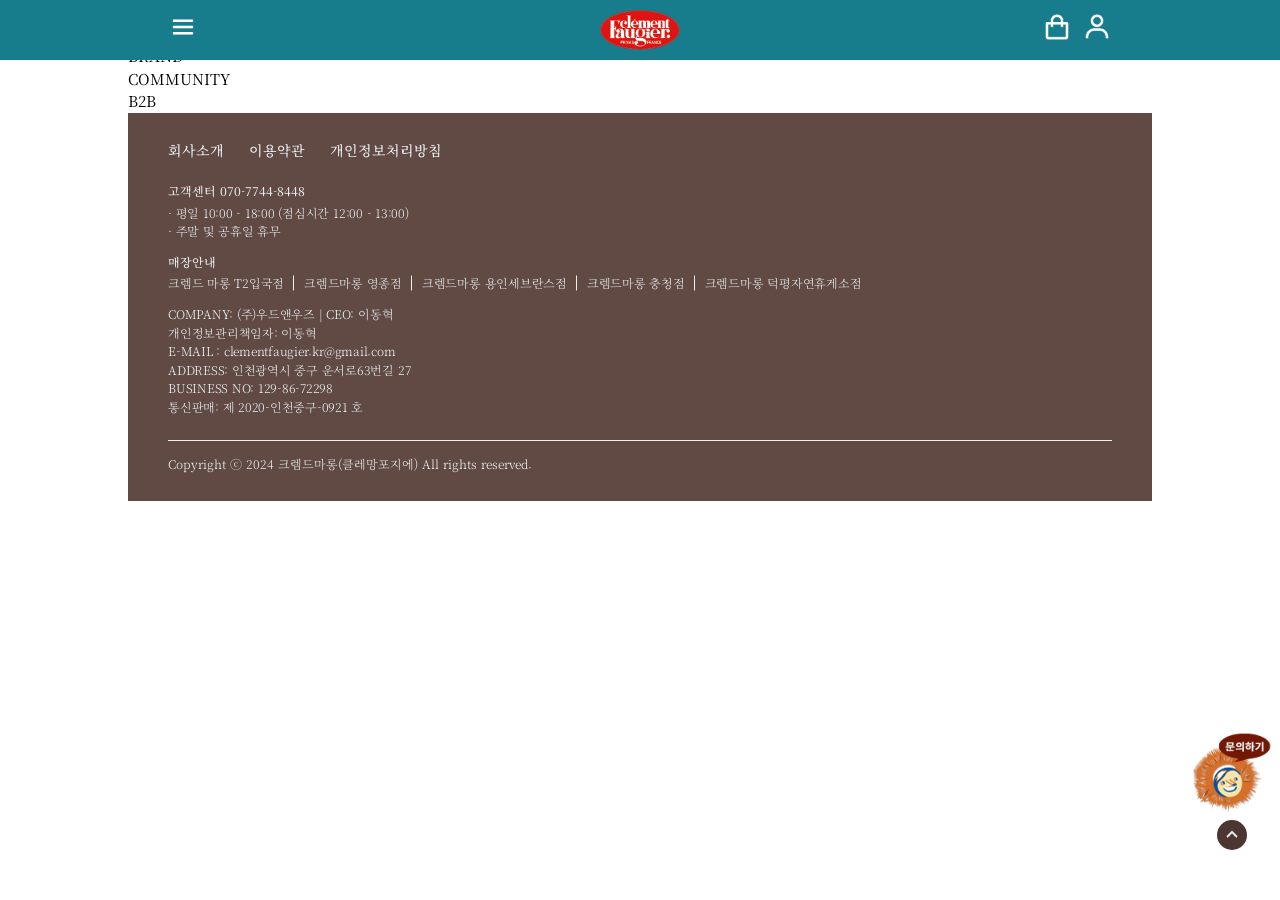
==== sub.html @ 05ad10b7 "서브전" ====
<!DOCTYPE html>
<html lang="ko">
<head>
    <meta charset="UTF-8">
    <meta name="viewport" content="width=device-width, initial-scale=1.0">
    <title>크렘드마롱 서브1</title>
    <!-- Link Swiper's CSS -->
    <link rel="stylesheet" href="https://cdn.jsdelivr.net/npm/swiper@11/swiper-bundle.min.css" />
    <link rel="stylesheet" href="css/sub.css">

    <script src="https://cdn.jsdelivr.net/npm/swiper@11/swiper-bundle.min.js"></script>
    <!-- Swiper JS -->
     <script>
        window.onload = () => {
            //메뉴 열기
            let menuBtn = document.querySelector('.menu_btn');
            let closeBtn = document.querySelector('.close_btn');
            let nav = document.querySelector('.nav');

            menuBtn.addEventListener('click', () => {
                nav.classList.add('active');
                menuBtn.style.display = 'none'
                closeBtn.style.display = 'block'
            });

            closeBtn.addEventListener('click', () => {
                nav.classList.remove('active');
                menuBtn.style.display = 'block'
                closeBtn.style.display = 'none'
            });//

            //내비 상세 카테고리 열기
            let depth01 = document.querySelectorAll('.depth-01');
            let gnbLi = document.querySelectorAll('.gnb > li');

            for (let i = 0; i < depth01.length; i++) {
                depth01[i].addEventListener('click', () => {
                    gnbLi.forEach((li, index) => {
                        if (index !== i) {
                            li.classList.remove('open');
                        }
                    });
                    gnbLi[i].classList.toggle('open');
                })
            };//

            //top 버튼 선택
            const topBtn = document.querySelector('.top_btn');

            topBtn.addEventListener('click', () => {
                window.scrollTo({
                    top: 0,
                    behavior: 'smooth'
                });
            });//
        };//script end
     </script>
</head>
<body>
    <div id="wrap">

        <header class="header">
            <div class="inner">
                <div class="header_nav">
                    <button class="menu_btn">
                        <img src="img/icon-menu.png" alt="메뉴열기">
                    </button><!-- menu_btn -->
                    <button class="close_btn">
                        <img src="img/icon-close.png" alt="메뉴닫기">
                    </button><!-- close_btn -->
                    <h1 class="logo">
                        <a href="../index.html"><img src="img/cremedemarrons_logo.png" alt="로고"></a>
                    </h1><!-- logo -->
                    <div class="util">
                        <button class="cart_btn">
                            <img src="img/icon-cart.png" alt="카트">
                        </button><!-- cart_btn -->
                        <button class="mypage_btn">
                            <img src="img/icon-my.png" alt="마이페이지">
                        </button><!-- mypage_btn -->
                    </div><!-- util -->
                </div><!-- header_nav -->

                <nav class="nav">
                    <div class="search_wrap">
                        <input type="text" name="" id="">
                        <img src="img/icon-search.png" alt="검색">
                    </div><!-- search_wrap -->

                    <ul class="gnb">
                        <li>
                            <a href="#" class="depth-01">
                                SHOP
                                <img src="img/icon-down.png" alt="상세열기" class="down">
                                <img src="img/icon-up.png" alt="상세닫기" class="up">
                            </a>
                            <ul class="depth-02">
                                <li><a href="../html/sub.html">All</a></li>
                                <li><a href="#">Best</a></li>
                                <li><a href="#">단품</a></li>
                                <li><a href="#">선물세트</a></li>
                                <li><a href="#">마롱글라세</a></li>
                                <li><a href="#">벌크(업소용)</a></li>
                                <li><a href="#">정기구독</a></li>
                                <li><a href="#">대량주문</a></li>
                            </ul><!-- depth-02 -->
                        </li>
                        <li>
                            <a href="#" class="depth-01">
                                EVENT
                            </a>
                        </li>
                        <li>
                            <a href="#" class="depth-01">
                                BRAND
                                <img src="img/icon-down.png" alt="상세열기" class="down">
                                <img src="img/icon-up.png" alt="상세닫기" class="up">
                            </a>
                            <ul class="depth-02">
                                <li><a href="#">소개</a></li>
                                <li><a href="#">매장안내</a></li>
                            </ul><!-- depth-02 -->
                        </li>
                        <li>
                            <a href="#" class="depth-01">
                                COMMUNITY
                                <img src="img/icon-down.png" alt="상세열기" class="down">
                                <img src="img/icon-up.png" alt="상세닫기" class="up">
                            </a>
                            <ul class="depth-02">
                                <li><a href="#">취향저격 레시피</a></li>
                                <li><a href="#">뉴스</a></li>
                            </ul><!-- depth-02 -->
                        </li>
                        <li>
                            <a href="#" class="depth-01">
                                B2B
                                <img src="img/icon-down.png" alt="상세열기" class="down">
                                <img src="img/icon-up.png" alt="상세닫기" class="up">
                            </a>
                            <ul class="depth-02">
                                <li><a href="#">밤잼성과</a></li>
                                <li><a href="#">콜라보레이션</a></li>
                                <li><a href="#">스토어</a></li>
                                <li><a href="#">입점제안문의</a></li>
                            </ul><!-- depth-02 -->
                        </li>
                    </ul><!-- gnb -->
                </nav><!-- nav -->
            </div><!-- inner -->
        </header><!-- header -->

        <div class="category">
            <ul>
                <li><a href="#">SHOP</a></li>
                <li><a href="#">EVENT</a></li>
                <li><a href="#">BRAND</a></li>
                <li><a href="#">COMMUNITY</a></li>
                <li><a href="#">B2B</a></li>
            </ul>
        </div><!-- category -->

        <div class="bottom_nav">
            <div class="inner">
                <div class="ask_btn">
                    <a href="https://clementfaugier.imweb.me/52">
                        <img src="img/bottom_nav.png" alt="문의아이콘">
                    </a>
                </div><!-- ask_btn -->
                <div class="top_btn">
                    <img src="img/icon-up2.png" alt="탑아이콘">
                </div><!-- top_btn -->
            </div><!-- inner -->
        </div><!-- bottom_nav -->

        <footer class="footer">
            <div class="inner">
                <ul class="footer_nav">
                    <ul>
                        <li><a href="#">회사소개</a></li>
                        <li><a href="#">이용약관</a></li>
                        <li><a href="#">개인정보처리방침</a></li>
                    </ul>
                </ul><!-- footer_nav -->

                <div class="text_wrap">
                    <div class="cs">
                        <p>고객센터 070-7744-8448</p>
                        <ul>
                            <li>· 평일 10:00 - 18:00 (점심시간 12:00 - 13:00)</li>
                            <li>· 주말 및 공휴일 휴무</li>
                        </ul>
                    </div><!-- cs -->
                    <div class="location">
                        <p>매장안내</p>
                        <ul>
                            <li>크렘드 마롱 T2입국점</li>
                            <li>크렘드마롱 영종점</li>
                            <li>크렘드마롱 용인세브란스점</li>
                            <li>크렘드마롱 충청점</li>
                            <li>크렘드마롱 덕평자연휴게소점</li>
                        </ul>
                    </div><!-- location -->
                    <div class="address">
                        <ul>
                            <li>COMPANY: (주)우드앤우즈 | CEO: 이동혁</li>
                            <li>개인정보관리책임자: 이동혁</li>
                            <li>E-MAIL : clementfaugier.kr@gmail.com</li>
                            <li>ADDRESS: 인천광역시 중구 운서로63번길 27</li>
                            <li>BUSINESS NO: 129-86-72298</li>
                            <li>통신판매: 제 2020-인천중구-0921 호</li>
                        </ul>
                    </div><!-- address -->
                </div><!-- text_wrap -->

                <span>Copyright ⓒ 2024 크렘드마롱(클레망포지에) All rights reserved.</span>
            </div><!-- inner -->
        </footer><!-- footer -->

    </div><!-- #wrap -->
</body>
</html>
---- css/sub.css ----
@charset "utf-8";
@import url('reset.css');
@import url('common.css');
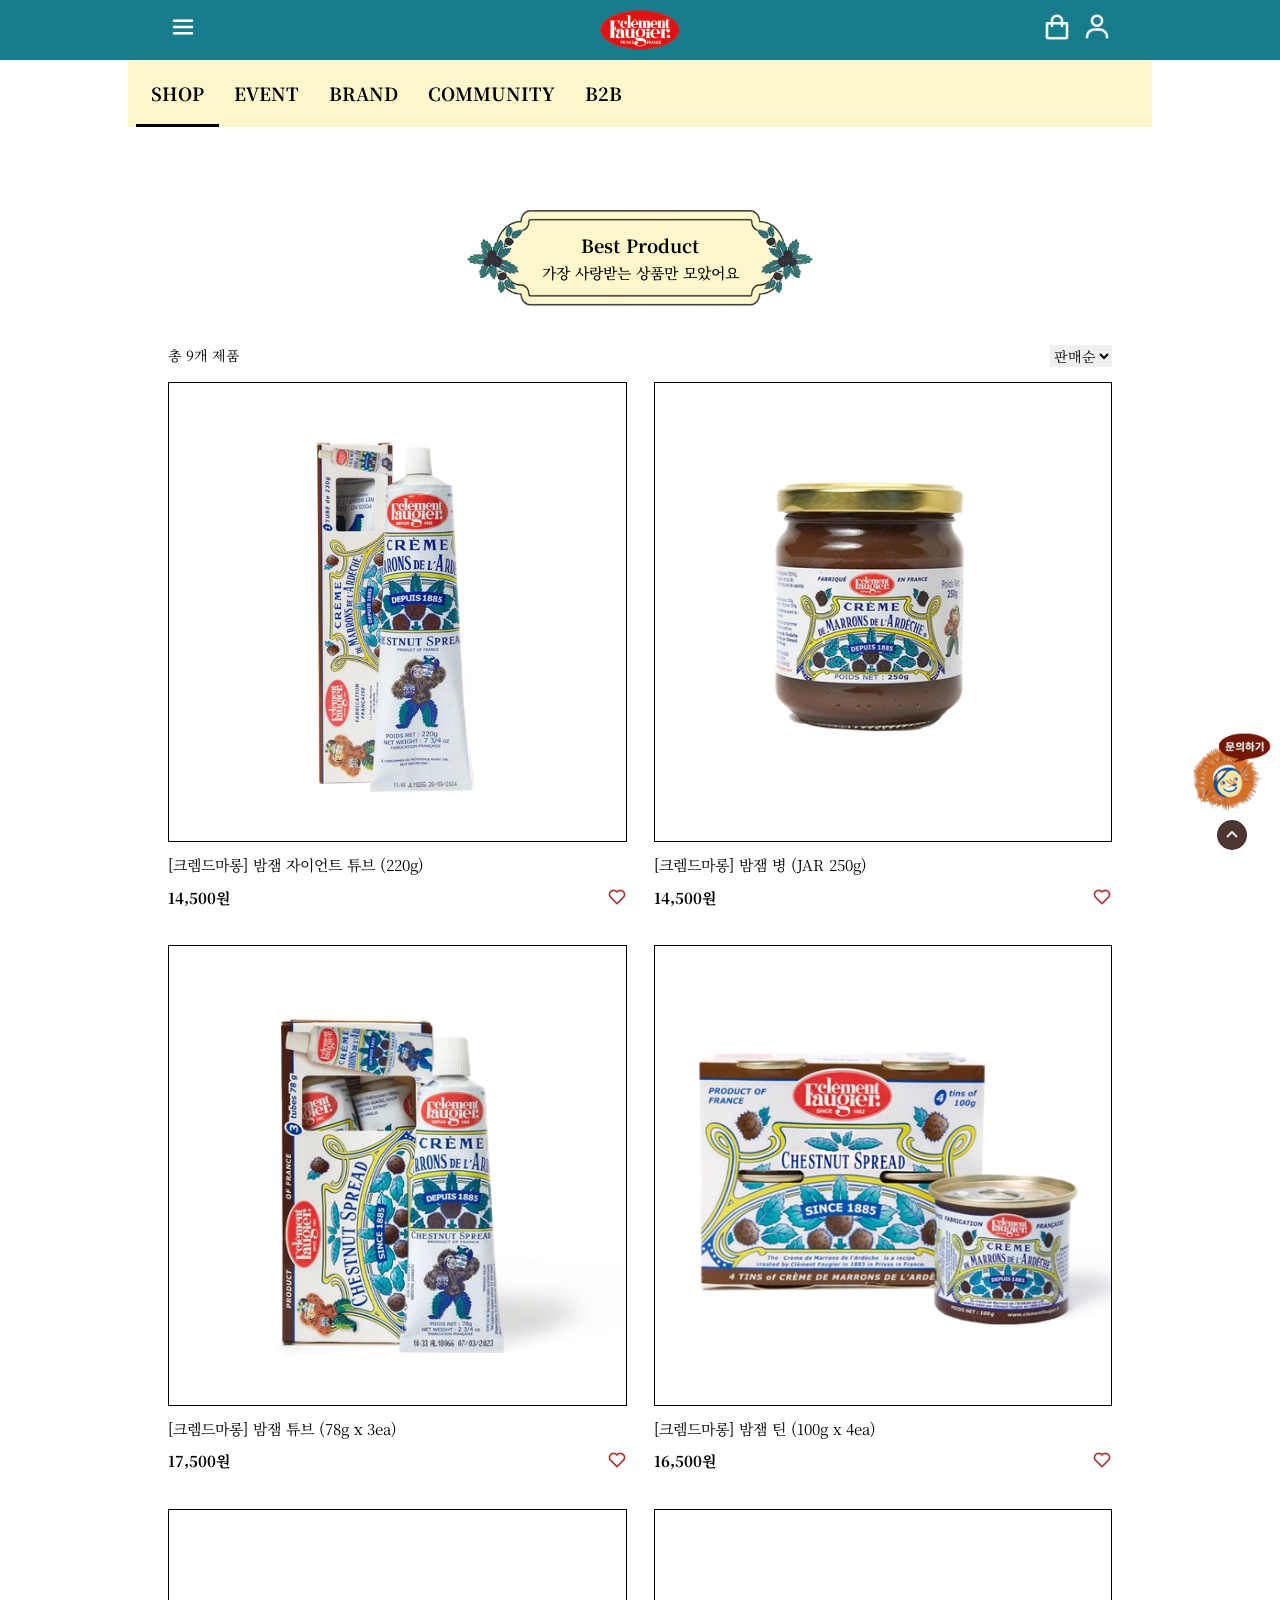
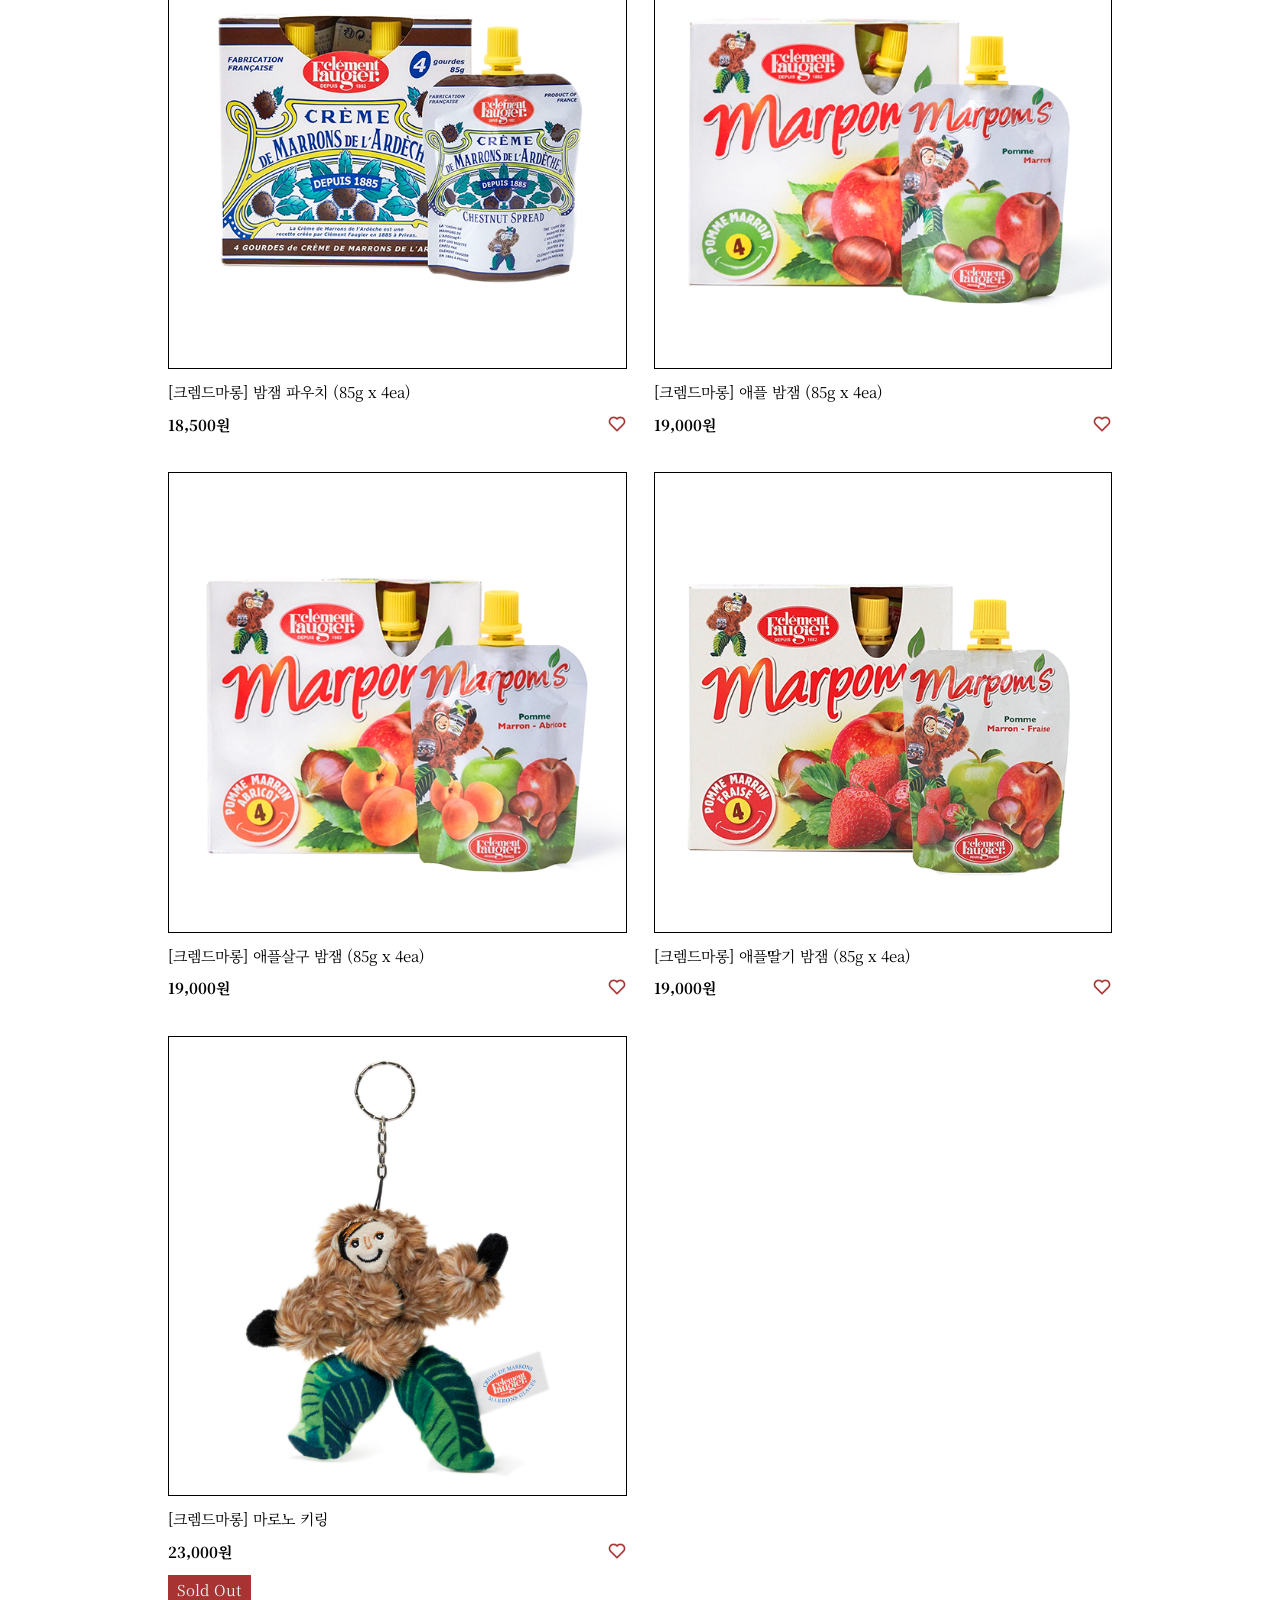
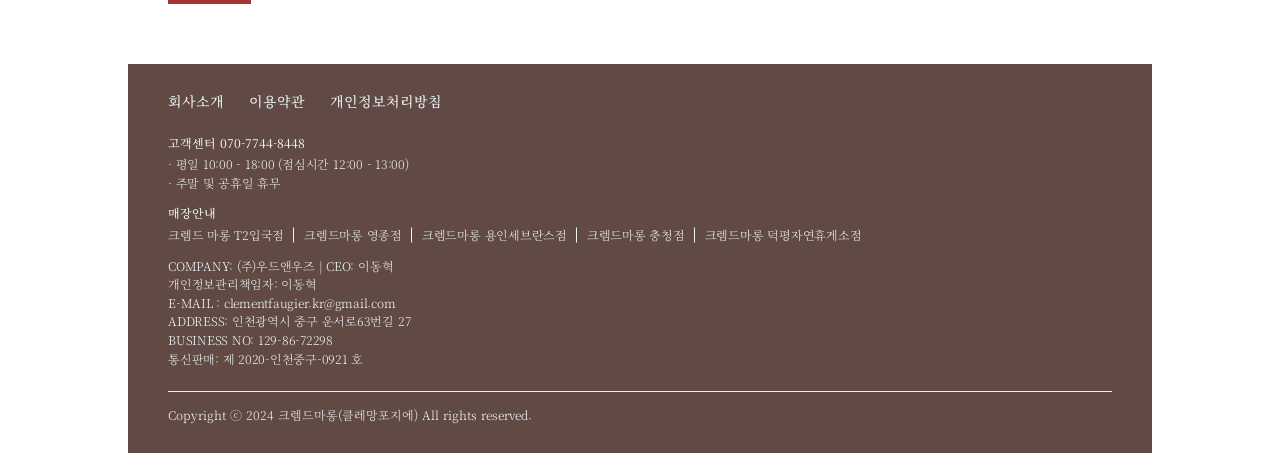
==== commit f9575045: "페이지번호부터" ====
--- a/sub.html
+++ b/sub.html
@@ -1,5 +1,6 @@
 <!DOCTYPE html>
 <html lang="ko">
+
 <head>
     <meta charset="UTF-8">
     <meta name="viewport" content="width=device-width, initial-scale=1.0">
@@ -8,9 +9,10 @@
     <link rel="stylesheet" href="https://cdn.jsdelivr.net/npm/swiper@11/swiper-bundle.min.css" />
     <link rel="stylesheet" href="css/sub.css">
 
+    <!-- Swiper JS -->
     <script src="https://cdn.jsdelivr.net/npm/swiper@11/swiper-bundle.min.js"></script>
-    <!-- Swiper JS -->
-     <script>
+    <script src="lib/jquery-3.7.1.min.js"></script>
+    <script>
         window.onload = () => {
             //메뉴 열기
             let menuBtn = document.querySelector('.menu_btn');
@@ -44,7 +46,7 @@
                 })
             };//
 
-            //top 버튼 선택
+            // top 버튼 선택
             const topBtn = document.querySelector('.top_btn');
 
             topBtn.addEventListener('click', () => {
@@ -53,9 +55,41 @@
                     behavior: 'smooth'
                 });
             });//
+
+            // 📌cat-gnb 메뉴바
+            let menuWidth = $('.cat-depth-01').outerWidth();
+            $('.cat-gnb .menu_bar').width(menuWidth);
+
+            // depth-01 클릭 시 
+            $('.cat-depth-01').on('click', function () {
+                // depth-01의 메뉴바 이동
+                let moveLeft = $(this).position().left;
+                let moveWidth = $(this).outerWidth();
+                $('.cat-gnb .menu_bar').stop().animate({
+                    'left': moveLeft,
+                    'width': moveWidth
+                }, 200);
+
+                // 모두 닫기
+                $('.cat-depth-02').removeClass('active');
+                $('.cat-depth-01').removeClass('active');
+
+                // 클릭한 depth-01의 02만 열기
+                $(this).addClass('active');
+                $(this).siblings('.cat-depth-02').addClass('active');
+            });
+
+
+            // depth-02 클릭 시
+            $('.cat-depth-02 li a').on('click', function () {
+                $('.cat-depth-02 li a').removeClass('active');
+                $(this).addClass('active');
+            })
+
         };//script end
-     </script>
+    </script>
 </head>
+
 <body>
     <div id="wrap">
 
@@ -95,8 +129,8 @@
                                 <img src="img/icon-up.png" alt="상세닫기" class="up">
                             </a>
                             <ul class="depth-02">
-                                <li><a href="../html/sub.html">All</a></li>
-                                <li><a href="#">Best</a></li>
+                                <li><a href="#">All</a></li>
+                                <li><a href="../html/sub.html">Best</a></li>
                                 <li><a href="#">단품</a></li>
                                 <li><a href="#">선물세트</a></li>
                                 <li><a href="#">마롱글라세</a></li>
@@ -151,14 +185,197 @@
         </header><!-- header -->
 
         <div class="category">
-            <ul>
-                <li><a href="#">SHOP</a></li>
-                <li><a href="#">EVENT</a></li>
-                <li><a href="#">BRAND</a></li>
-                <li><a href="#">COMMUNITY</a></li>
-                <li><a href="#">B2B</a></li>
-            </ul>
+            <ul class="cat-gnb">
+                <li>
+                    <a href="#" class="cat-depth-01">
+                        SHOP
+                    </a>
+                    <ul class="cat-depth-02">
+                        <li><a href="#">All</a></li>
+                        <li><a href="#">Best</a></li>
+                        <li><a href="#">단품</a></li>
+                        <li><a href="#">선물세트</a></li>
+                        <li><a href="#">마롱글라세</a></li>
+                        <li><a href="#">벌크(업소용)</a></li>
+                        <li><a href="#">정기구독</a></li>
+                        <li><a href="#">대량주문</a></li>
+                    </ul><!-- depth-02 -->
+                </li>
+                <li>
+                    <a href="#" class="cat-depth-01">
+                        EVENT
+                    </a>
+                </li>
+                <li>
+                    <a href="#" class="cat-depth-01">
+                        BRAND
+                    </a>
+                    <ul class="cat-depth-02">
+                        <li><a href="#">소개</a></li>
+                        <li><a href="#">매장안내</a></li>
+                    </ul><!-- depth-02 -->
+                </li>
+                <li>
+                    <a href="#" class="cat-depth-01">
+                        COMMUNITY
+                    </a>
+                    <ul class="cat-depth-02">
+                        <li><a href="#">취향저격 레시피</a></li>
+                        <li><a href="#">뉴스</a></li>
+                    </ul><!-- depth-02 -->
+                </li>
+                <li>
+                    <a href="#" class="cat-depth-01">
+                        B2B
+                    </a>
+                    <ul class="cat-depth-02">
+                        <li><a href="#">밤잼성과</a></li>
+                        <li><a href="#">콜라보레이션</a></li>
+                        <li><a href="#">스토어</a></li>
+                        <li><a href="#">입점제안문의</a></li>
+                    </ul><!-- depth-02 -->
+                </li>
+
+                <div class="menu_bar">
+                    <span>메뉴바</span>
+                </div><!-- menu_bar -->
+            </ul><!-- gnb -->
         </div><!-- category -->
+
+        <section class="section" id="Best_Product">
+            <div class="title">
+                <img src="img/subtitle-background1.png" alt="타이틀 배경">
+                <div class="title_text">
+                    <h3>Best Product</h3>
+                    <p>가장 사랑받는 상품만 모았어요</p>
+                </div><!-- title_text -->
+            </div><!-- title -->
+
+            <div class="list_wrap">
+                <div class="order">
+                    <span>총 9개 제품</span>
+                    <select name="order">
+                        <option value="1" selected>추천순</option>
+                        <option value="2" selected>최신순</option>
+                        <option value="2" selected>판매순</option>
+                    </select>
+                </div><!-- order -->
+
+                <div class="list">
+                    <div class="item">
+                        <div class="image">
+                            <img src="img/item_giant.png" alt="giant">
+                        </div><!-- image -->
+                        <div class="text">
+                            <p>[크렘드마롱] 밤잼 자이언트 튜브 (220g)</p>
+                            <div class="info">
+                                <strong>14,500원</strong>
+                                <img src="img/icon-heart.png" alt="좋아요" class="heart">
+                            </div><!-- info -->
+                        </div><!-- text -->
+                    </div><!-- item -->
+                    <div class="item">
+                        <div class="image">
+                            <img src="img/item_jar.png" alt="jar">
+                        </div><!-- image -->
+                        <div class="text">
+                            <p>[크렘드마롱] 밤잼 병 (JAR 250g)</p>
+                            <div class="info">
+                                <strong>14,500원</strong>
+                                <img src="img/icon-heart.png" alt="좋아요" class="heart">
+                            </div><!-- info -->
+                        </div><!-- text -->
+                    </div><!-- item -->
+                    <div class="item">
+                        <div class="image">
+                            <img src="img/item_tube.png" alt="tube">
+                        </div><!-- image -->
+                        <div class="text">
+                            <p>[크렘드마롱] 밤잼 튜브 (78g x 3ea)</p>
+                            <div class="info">
+                                <strong>17,500원</strong>
+                                <img src="img/icon-heart.png" alt="좋아요" class="heart">
+                            </div><!-- info -->
+                        </div><!-- text -->
+                    </div><!-- item -->
+                    <div class="item">
+                        <div class="image">
+                            <img src="img/item_tin.png" alt="tin">
+                        </div><!-- image -->
+                        <div class="text">
+                            <p>[크렘드마롱] 밤잼 틴 (100g x 4ea)</p>
+                            <div class="info">
+                                <strong>16,500원</strong>
+                                <img src="img/icon-heart.png" alt="좋아요" class="heart">
+                            </div><!-- info -->
+                        </div><!-- text -->
+                    </div><!-- item -->
+                    <div class="item">
+                        <div class="image">
+                            <img src="img/item_pouch.png" alt="pouch">
+                        </div><!-- image -->
+                        <div class="text">
+                            <p>[크렘드마롱] 밤잼 파우치 (85g x 4ea)</p>
+                            <div class="info">
+                                <strong>18,500원</strong>
+                                <img src="img/icon-heart.png" alt="좋아요" class="heart">
+                            </div><!-- info -->
+                        </div><!-- text -->
+                    </div><!-- item -->
+                    <div class="item">
+                        <div class="image">
+                            <img src="img/item_apple.png" alt="apple">
+                        </div><!-- image -->
+                        <div class="text">
+                            <p>[크렘드마롱] 애플 밤잼 (85g x 4ea)</p>
+                            <div class="info">
+                                <strong>19,000원</strong>
+                                <img src="img/icon-heart.png" alt="좋아요" class="heart">
+                            </div><!-- info -->
+                        </div><!-- text -->
+                    </div><!-- item -->
+                    <div class="item">
+                        <div class="image">
+                            <img src="img/item_apricot.png" alt="apricot">
+                        </div><!-- image -->
+                        <div class="text">
+                            <p>[크렘드마롱] 애플살구 밤잼 (85g x 4ea)</p>
+                            <div class="info">
+                                <strong>19,000원</strong>
+                                <img src="img/icon-heart.png" alt="좋아요" class="heart">
+                            </div><!-- info -->
+                        </div><!-- text -->
+                    </div><!-- item -->
+                    <div class="item">
+                        <div class="image">
+                            <img src="img/item_strawberry.png" alt="strawberry">
+                        </div><!-- image -->
+                        <div class="text">
+                            <p>[크렘드마롱] 애플딸기 밤잼 (85g x 4ea)</p>
+                            <div class="info">
+                                <strong>19,000원</strong>
+                                <img src="img/icon-heart.png" alt="좋아요" class="heart">
+                            </div><!-- info -->
+                        </div><!-- text -->
+                    </div><!-- item -->
+                    <div class="item">
+                        <div class="image">
+                            <img src="img/keyring.png" alt="keyring">
+                        </div><!-- image -->
+                        <div class="text">
+                            <p>[크렘드마롱] 마로노 키링</p>
+                            <div class="info">
+                                <strong>23,000원</strong>
+                                <img src="img/icon-heart.png" alt="좋아요" class="heart">
+                            </div><!-- info -->
+                        </div><!-- text -->
+                        <span>Sold Out</span>
+                    </div><!-- item -->
+                </div><!-- list -->
+
+                
+            </div><!-- list_wrap -->
+        </section>
 
         <div class="bottom_nav">
             <div class="inner">
@@ -219,4 +436,5 @@
 
     </div><!-- #wrap -->
 </body>
+
 </html>
--- a/css/sub.css
+++ b/css/sub.css
@@ -1,3 +1,201 @@
 @charset "utf-8";
 @import url('reset.css');
-@import url('common.css');+@import url('common.css');
+
+.category {
+    position: relative;
+    background-color: #FFF7CC;
+    z-index: 11;
+}
+
+.category .cat-gnb {
+    display: flex;
+    margin: 60px 0 0 7.5px;
+    position: relative;
+    /* overflow-x: auto; */
+}
+
+.category .cat-gnb::-webkit-scrollbar {
+    display: none;
+}
+
+.category .cat-gnb .menu_bar {
+    width: 100px;
+    height: 3px;
+    background-color: #000;
+    position: absolute;
+    bottom: 0;
+    left: 0;
+}
+
+.category .cat-gnb .menu_bar span {
+    position: absolute;
+    left: -9999px;
+}
+
+.category .cat-gnb>li {
+    font-size: 18px;
+    font-weight: 700;
+}
+
+.category .cat-gnb>li .cat-depth-01 {
+    display: block;
+    padding: 20px 15px;
+}
+
+.category .cat-gnb>li .cat-depth-02 {
+    display: flex;
+    gap: 10px;
+    position: absolute;
+    top: calc(100% + 10px);
+    left: 0;
+    height: 0;
+    overflow: hidden;
+    transition: height 0.1s ease;
+}
+
+.category .cat-gnb>li .cat-depth-02.active {
+    height: 45px;
+}
+
+.category .cat-gnb>li .cat-depth-02 li a {
+    display: inline-block;
+    white-space: nowrap;
+    font-size: 15px;
+    font-weight: 400;
+    padding: 0 25px;
+    height: 45px;
+    border: 1px solid #000;
+    border-radius: 50px;
+    background-color: #EBF1F4;
+    line-height: 45px;
+    text-align: center;
+    transition: all 0.1s ease;
+}
+
+.category .cat-gnb>li .cat-depth-02 li a.active {
+    background-color: #F3F399;
+    font-weight: 700;
+}
+
+/* 섹션 */
+.section {
+    max-width: 944px;
+    width: calc(100% - 25px);
+    margin: 0 auto 60px;
+}
+
+.section .title {
+    width: 350px;
+    margin: 80px auto 30px;
+    position: relative;
+}
+
+.section .title img {
+    width: 100%;
+
+}
+
+.section .title .title_text {
+    display: flex;
+    flex-direction: column;
+    gap: 3px;
+    position: absolute;
+    padding-bottom: 5px;
+    top: 50%;
+    left: 50%;
+    transform: translate(-50%, -50%);
+    text-align: center;
+    white-space: nowrap;
+    z-index: 1;
+}
+
+.section .title .title_text p {
+    font-weight: 500;
+}
+
+.section .list_wrap {
+    display: flex;
+    flex-direction: column;
+    gap: 15px;
+}
+
+.section .list_wrap .order {
+    display: flex;
+    justify-content: space-between;
+}
+
+.section .list_wrap .order span {
+    font-size: 14px;
+}
+
+.section .list_wrap .order select {
+    font-size: 14px;
+    border: transparent;
+    font-family: "Noto Serif KR", serif;
+    border: transparent;
+}
+
+.section .list_wrap .list {
+    display: flex;
+    flex-wrap: wrap;
+    justify-content: space-between;
+    row-gap: 36px;
+}
+
+.section .list_wrap .list .item {
+    width: 48.57%;
+    display: flex;
+    flex-direction: column;
+    gap: 12px;
+}
+
+.section .list_wrap .list .item .image {
+    width: 100%;
+    border: 1px solid #000;
+    position: relative;
+    padding-bottom: 100%;
+}
+
+.section .list_wrap .list .item .image img {
+    width: 100%;
+    height: 100%;
+    object-fit: cover;
+    position: absolute;
+    top: 0;
+    left: 0;
+}
+
+.section .list_wrap .list .item .text {
+    display: flex;
+    flex-direction: column;
+    gap: 10px;
+}
+
+.section .list_wrap .list .item .text p {
+}
+
+.section .list_wrap .list .item .text .info {
+    display: flex;
+    justify-content: space-between;
+}
+
+.section .list_wrap .list .item .text .info .heart {
+    width: 20px;
+    height: 20px;
+}
+
+.section .list_wrap .list .item .text .info .heart img {
+    display: block;
+    width: 100%;
+    height: 100%;
+}
+
+.section .list_wrap .list .item span {
+    width: 83px;
+    height: 29px;
+    background-color: #A73333;
+    color: #EBF1F4;
+    line-height: 29px;
+    text-align: center;
+}
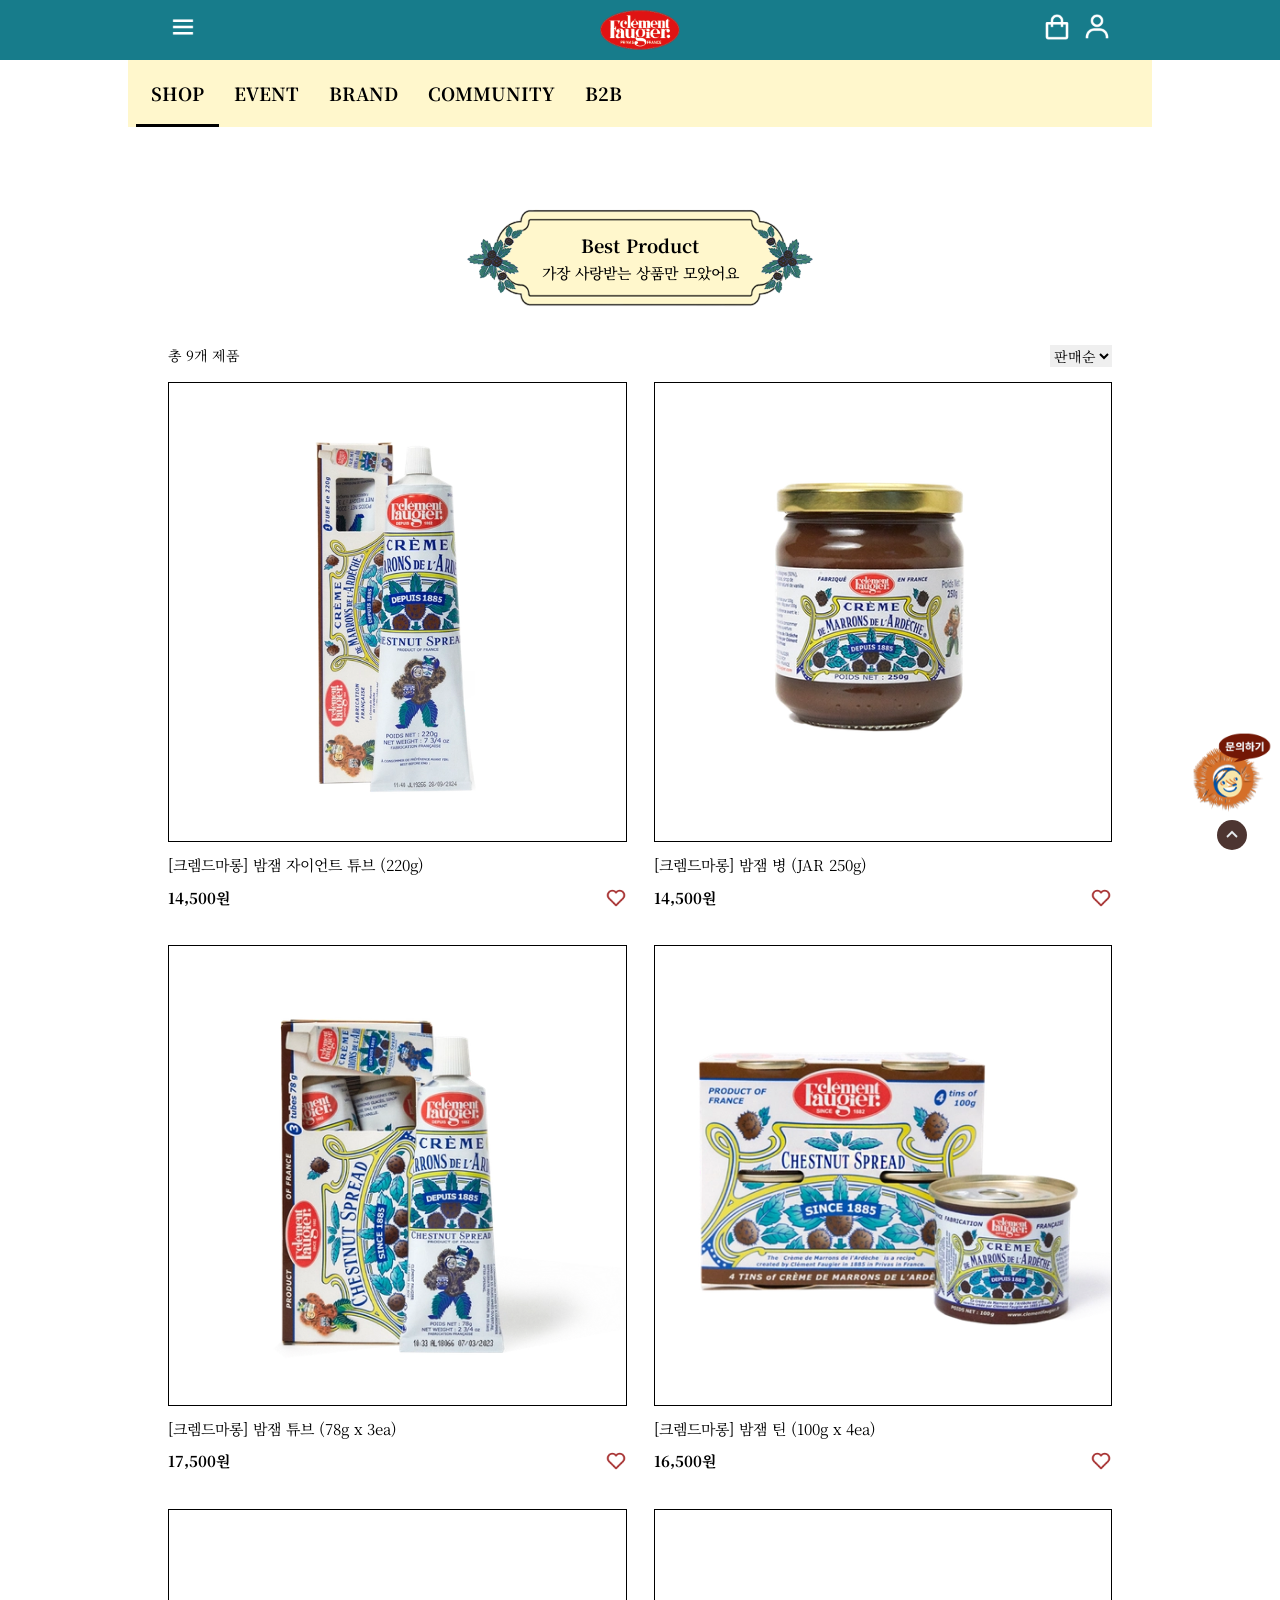
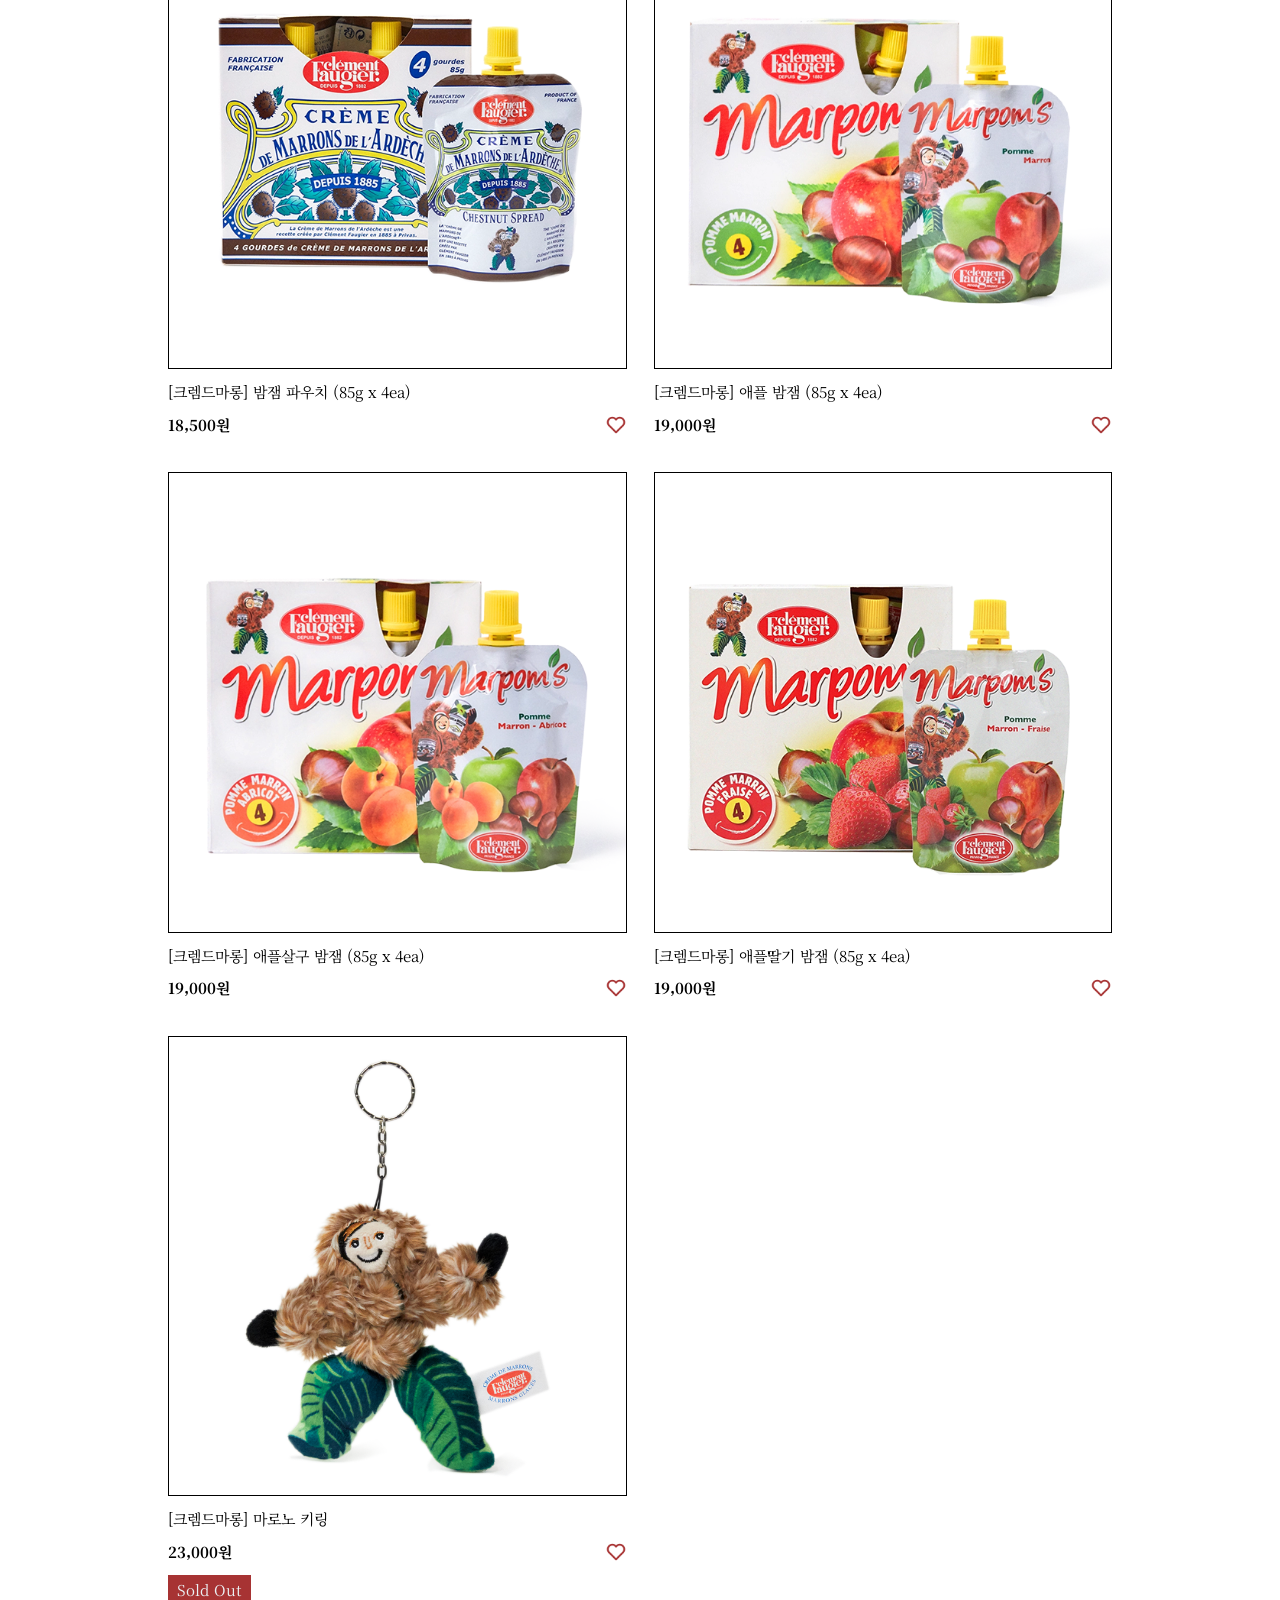
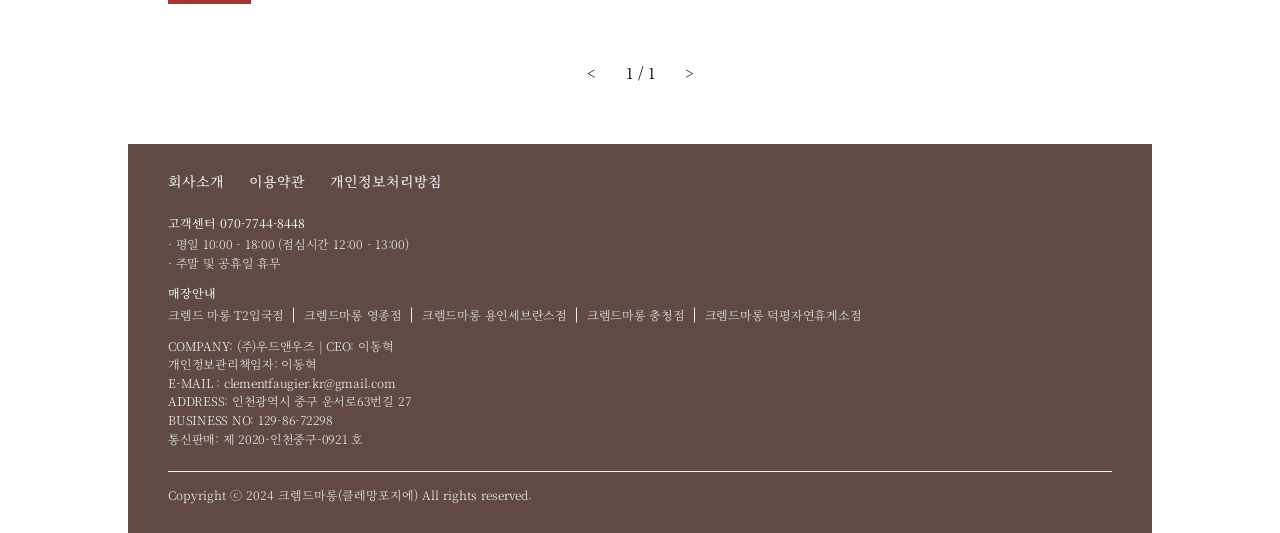
==== commit e2242952: "서브 카테고리빼고" ====
--- a/sub.html
+++ b/sub.html
@@ -86,6 +86,44 @@
                 $(this).addClass('active');
             })
 
+            // 📌하트 클릭 시 채워지거나 취소되기
+            const hearts = document.querySelectorAll('.heart')
+
+            hearts.forEach(heart => {
+                heart.addEventListener('click', () => {
+                    heart.style.opacity = '0';
+
+                    setTimeout(() => {
+                        if (heart.classList.contains('fill')) {
+                            heart.src = 'img/icon-heart.png';
+                            heart.classList.remove('fill');
+                        } else {
+                            heart.src = 'img/icon-heartfill.png';
+                            heart.classList.add('fill');
+                        }
+
+                        heart.style.opacity = '1';
+                        heart.style.transform = 'scale(1.2)';
+                        setTimeout(() => {
+                            heart.style.transform = 'scale(1)';
+                        }, 300);
+                    }, 150);
+                });
+            });
+
+            // 📌페이지 수 추가
+            const pageNum = $('.num');
+            const pageAllNum = $('.all_num')
+
+            // 페이지 개수 계산
+            const pageList = ['list .item']
+            // 현재 페이지 번호
+            let currentPage = 1;
+
+            // 표시
+            pageNum.text(currentPage);
+            pageAllNum.text('/ ' + pageList.length);
+
         };//script end
     </script>
 </head>
@@ -103,7 +141,7 @@
                         <img src="img/icon-close.png" alt="메뉴닫기">
                     </button><!-- close_btn -->
                     <h1 class="logo">
-                        <a href="../index.html"><img src="img/cremedemarrons_logo.png" alt="로고"></a>
+                        <a href="index.html"><img src="img/cremedemarrons_logo.png" alt="로고"></a>
                     </h1><!-- logo -->
                     <div class="util">
                         <button class="cart_btn">
@@ -373,9 +411,16 @@
                     </div><!-- item -->
                 </div><!-- list -->
 
-                
+                <div class="page">
+                    <span class="prev">&lt;</span>
+                    <div class="page_num">
+                        <span class="num">1</span>
+                        <span class="all_num"></span>
+                    </div><!-- page_num -->
+                    <span class="next">&gt;</span>
+                </div><!-- page -->
             </div><!-- list_wrap -->
-        </section>
+        </section><!-- #Best_Product -->
 
         <div class="bottom_nav">
             <div class="inner">
--- a/css/sub.css
+++ b/css/sub.css
@@ -114,10 +114,13 @@
     font-weight: 500;
 }
 
+/* 리스트 시작 */
 .section .list_wrap {
     display: flex;
     flex-direction: column;
     gap: 15px;
+    position: relative;
+    padding-bottom: 80px;
 }
 
 .section .list_wrap .order {
@@ -181,14 +184,20 @@
 }
 
 .section .list_wrap .list .item .text .info .heart {
-    width: 20px;
-    height: 20px;
+    width: 22px;
+    height: 22px;
+    transition: opacity 0.3s ease;
 }
 
 .section .list_wrap .list .item .text .info .heart img {
     display: block;
     width: 100%;
     height: 100%;
+}
+
+.section .list_wrap .list .item .text .info .heart.fill {
+    content: url('../img/icon-heartfill.png');
+    opacity: 1;
 }
 
 .section .list_wrap .list .item span {
@@ -198,4 +207,13 @@
     color: #EBF1F4;
     line-height: 29px;
     text-align: center;
+}
+
+.section .list_wrap .page {
+    display: flex;
+    gap: 30px;
+    position: absolute;
+    bottom: 0;
+    left: 50%;
+    transform: translateX(-50%);
 }
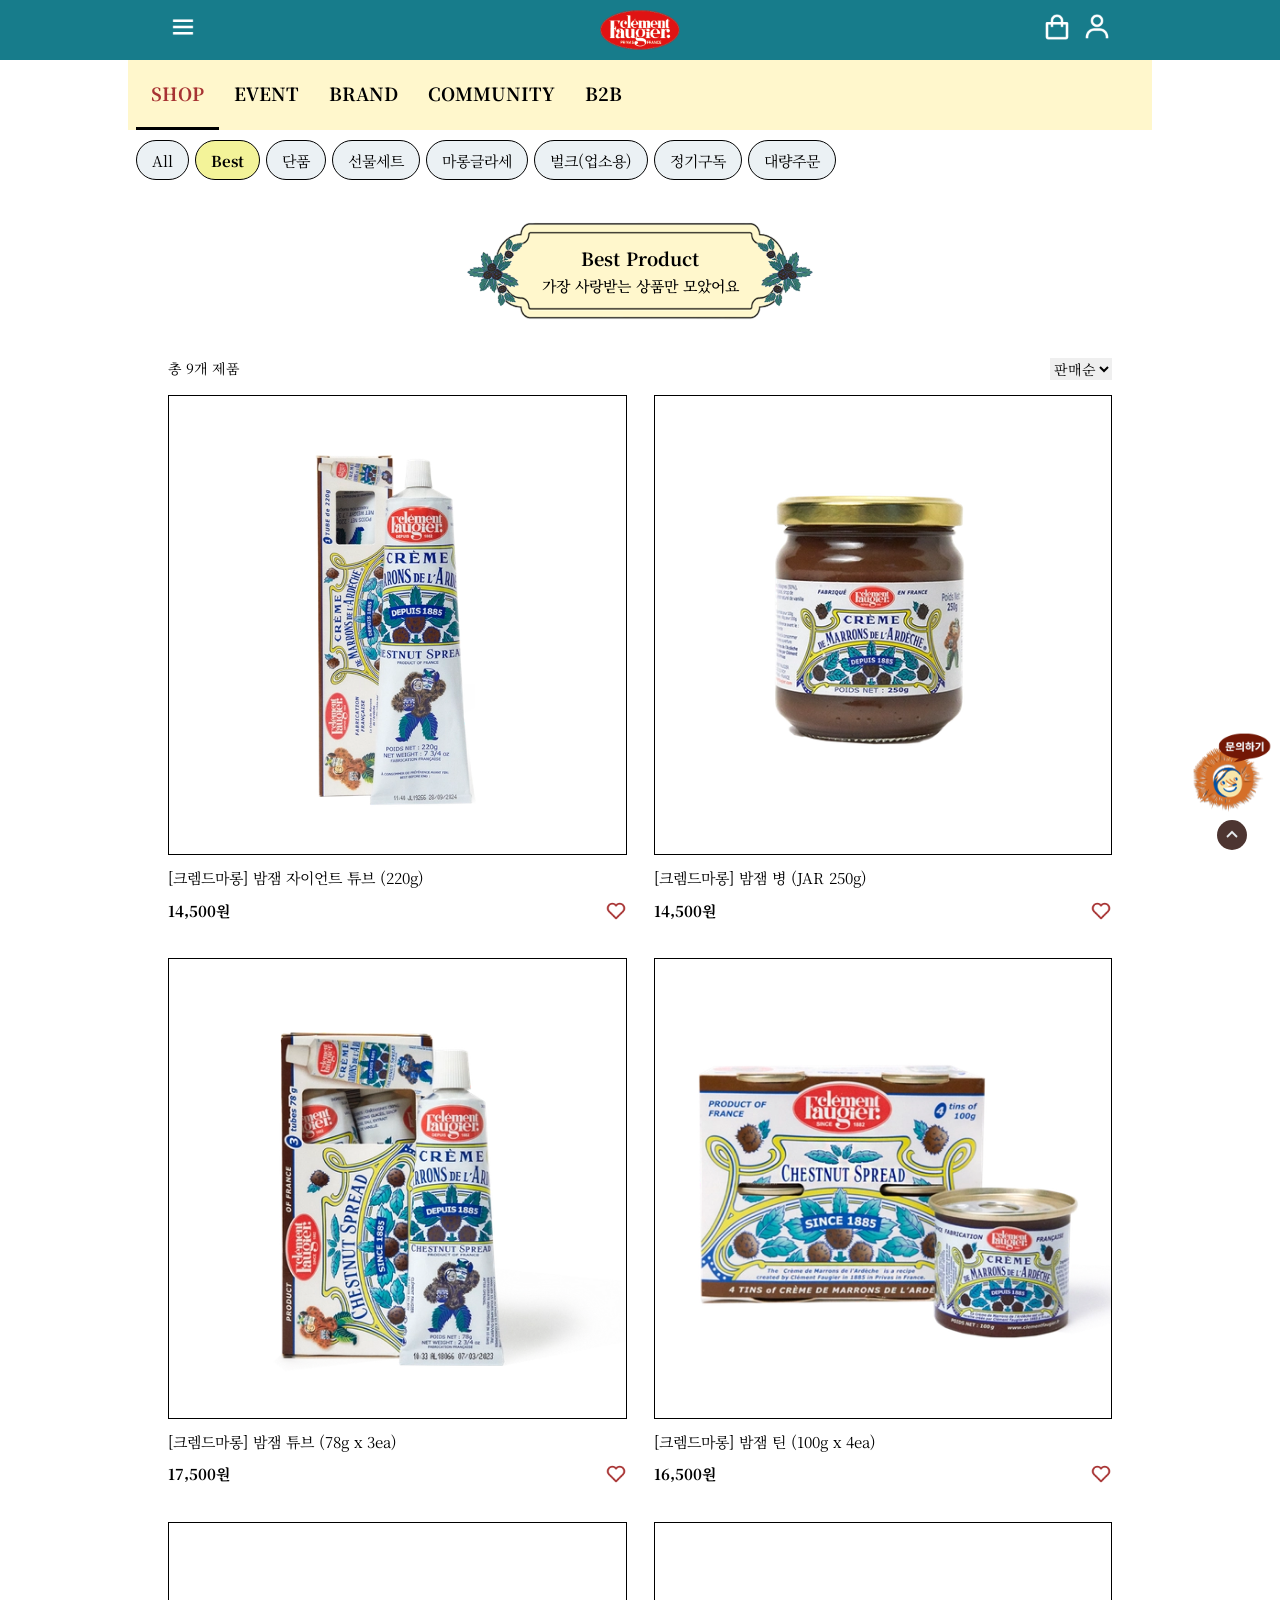
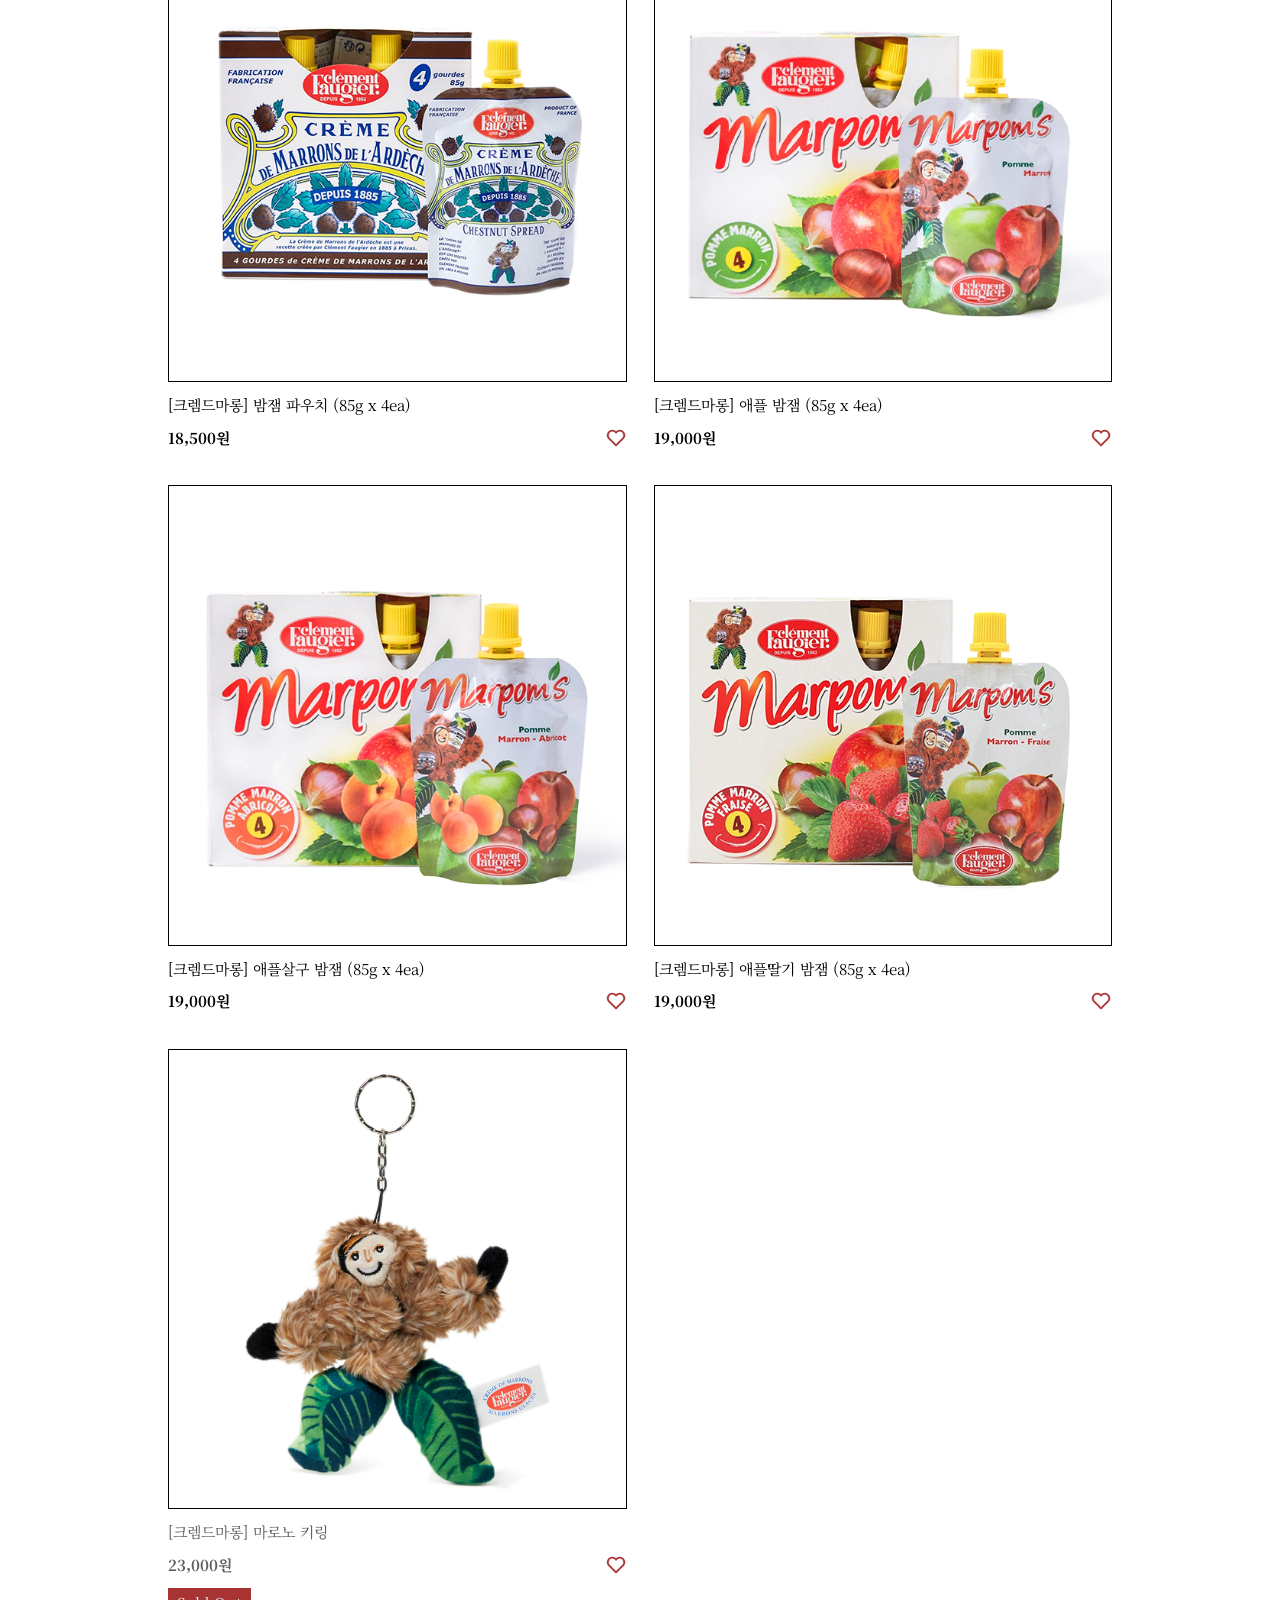
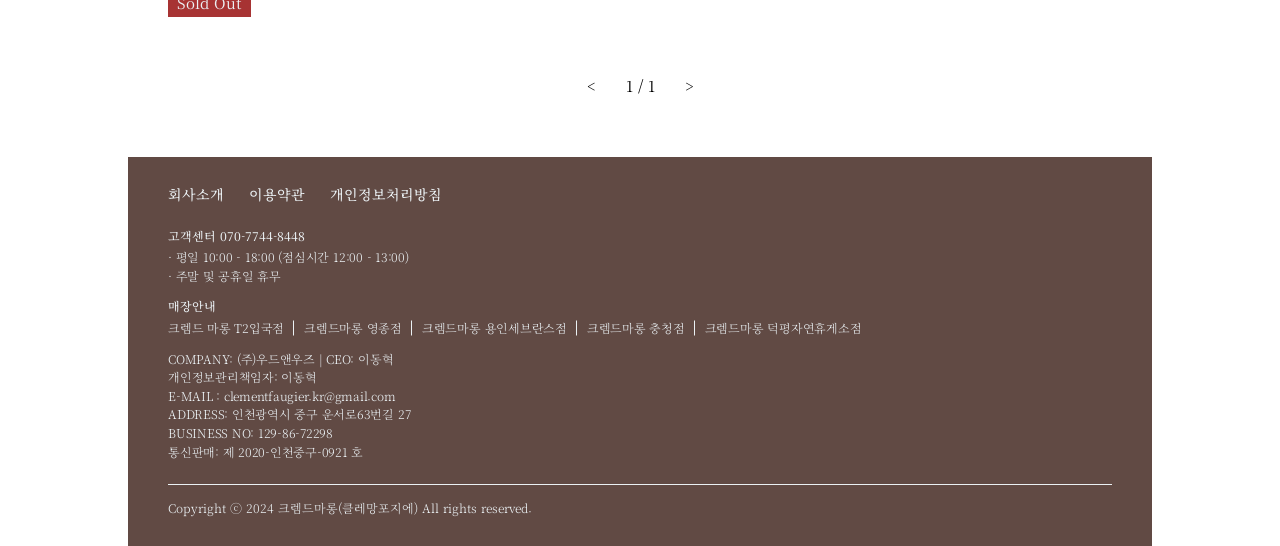
==== commit f4980a8a: "카테고리 수정끝" ====
--- a/sub.html
+++ b/sub.html
@@ -56,36 +56,6 @@
                 });
             });//
 
-            // 📌cat-gnb 메뉴바
-            let menuWidth = $('.cat-depth-01').outerWidth();
-            $('.cat-gnb .menu_bar').width(menuWidth);
-
-            // depth-01 클릭 시 
-            $('.cat-depth-01').on('click', function () {
-                // depth-01의 메뉴바 이동
-                let moveLeft = $(this).position().left;
-                let moveWidth = $(this).outerWidth();
-                $('.cat-gnb .menu_bar').stop().animate({
-                    'left': moveLeft,
-                    'width': moveWidth
-                }, 200);
-
-                // 모두 닫기
-                $('.cat-depth-02').removeClass('active');
-                $('.cat-depth-01').removeClass('active');
-
-                // 클릭한 depth-01의 02만 열기
-                $(this).addClass('active');
-                $(this).siblings('.cat-depth-02').addClass('active');
-            });
-
-
-            // depth-02 클릭 시
-            $('.cat-depth-02 li a').on('click', function () {
-                $('.cat-depth-02 li a').removeClass('active');
-                $(this).addClass('active');
-            })
-
             // 📌하트 클릭 시 채워지거나 취소되기
             const hearts = document.querySelectorAll('.heart')
 
@@ -123,6 +93,39 @@
             // 표시
             pageNum.text(currentPage);
             pageAllNum.text('/ ' + pageList.length);
+
+
+
+            //################### 카테고리 스크립트
+            // 모든 depth-02 숨기기
+            $('.depth-02').hide();
+
+            // 👉 디폴트
+            $('.depth-02[data-parent="shop"]').show();
+            $('.depth-01 a[data-menu="shop"]').addClass('active');
+            $('.depth-02[data-parent="shop"] a:contains("Best")').addClass('active');
+
+            // 📌 1차 메뉴 클릭 시
+            $('.depth-01 a').on('click', function (e) {
+                e.preventDefault();
+                const menu = $(this).data('menu');
+
+                // 1차 메뉴 활성화 토글
+                $('.depth-01 a').removeClass('active');
+                $(this).addClass('active');
+
+                // 2차 메뉴 표시
+                $('.depth-02').slideUp(150);
+                $(`.depth-02[data-parent="${menu}"]`).slideDown(200);
+            });
+
+            // 📌 2차 메뉴 클릭 시 active 처리
+            $('.depth-02 a').on('click', function (e) {
+                e.preventDefault();
+                $('.depth-02 a').removeClass('active');
+                $(this).addClass('active');
+            });
+
 
         };//script end
     </script>
@@ -155,7 +158,7 @@
 
                 <nav class="nav">
                     <div class="search_wrap">
-                        <input type="text" name="" id="">
+                        <input type="text" name="search" id="search" aria-label="검색어 입력창">
                         <img src="img/icon-search.png" alt="검색">
                     </div><!-- search_wrap -->
 
@@ -223,61 +226,45 @@
         </header><!-- header -->
 
         <div class="category">
-            <ul class="cat-gnb">
-                <li>
-                    <a href="#" class="cat-depth-01">
-                        SHOP
-                    </a>
-                    <ul class="cat-depth-02">
-                        <li><a href="#">All</a></li>
-                        <li><a href="#">Best</a></li>
-                        <li><a href="#">단품</a></li>
-                        <li><a href="#">선물세트</a></li>
-                        <li><a href="#">마롱글라세</a></li>
-                        <li><a href="#">벌크(업소용)</a></li>
-                        <li><a href="#">정기구독</a></li>
-                        <li><a href="#">대량주문</a></li>
-                    </ul><!-- depth-02 -->
-                </li>
-                <li>
-                    <a href="#" class="cat-depth-01">
-                        EVENT
-                    </a>
-                </li>
-                <li>
-                    <a href="#" class="cat-depth-01">
-                        BRAND
-                    </a>
-                    <ul class="cat-depth-02">
-                        <li><a href="#">소개</a></li>
-                        <li><a href="#">매장안내</a></li>
-                    </ul><!-- depth-02 -->
-                </li>
-                <li>
-                    <a href="#" class="cat-depth-01">
-                        COMMUNITY
-                    </a>
-                    <ul class="cat-depth-02">
-                        <li><a href="#">취향저격 레시피</a></li>
-                        <li><a href="#">뉴스</a></li>
-                    </ul><!-- depth-02 -->
-                </li>
-                <li>
-                    <a href="#" class="cat-depth-01">
-                        B2B
-                    </a>
-                    <ul class="cat-depth-02">
-                        <li><a href="#">밤잼성과</a></li>
-                        <li><a href="#">콜라보레이션</a></li>
-                        <li><a href="#">스토어</a></li>
-                        <li><a href="#">입점제안문의</a></li>
-                    </ul><!-- depth-02 -->
-                </li>
-
-                <div class="menu_bar">
-                    <span>메뉴바</span>
-                </div><!-- menu_bar -->
-            </ul><!-- gnb -->
+            <!-- 1차 메뉴 -->
+            <ul class="cat-gnb depth-01">
+                <li><a href="#" data-menu="shop">SHOP</a></li>
+                <li><a href="#" data-menu="event">EVENT</a></li>
+                <li><a href="#" data-menu="brand">BRAND</a></li>
+                <li><a href="#" data-menu="community">COMMUNITY</a></li>
+                <li><a href="#" data-menu="b2b">B2B</a></li>
+            </ul>
+
+            <!-- 2차 메뉴들 (각각의 1차와 대응) -->
+            <ul class="cat-gnb depth-02" data-parent="shop">
+                <li><a href="#">All</a></li>
+                <li><a href="#">Best</a></li>
+                <li><a href="#">단품</a></li>
+                <li><a href="#">선물세트</a></li>
+                <li><a href="#">마롱글라세</a></li>
+                <li><a href="#">벌크(업소용)</a></li>
+                <li><a href="#">정기구독</a></li>
+                <li><a href="#">대량주문</a></li>
+            </ul>
+
+            <ul class="cat-gnb depth-02" data-parent="brand">
+                <li><a href="#">소개</a></li>
+                <li><a href="#">매장안내</a></li>
+            </ul>
+
+            <ul class="cat-gnb depth-02" data-parent="community">
+                <li><a href="#">취향저격 레시피</a></li>
+                <li><a href="#">뉴스</a></li>
+            </ul>
+
+            <ul class="cat-gnb depth-02" data-parent="b2b">
+                <li><a href="#">밤잼성과</a></li>
+                <li><a href="#">콜라보레이션</a></li>
+                <li><a href="#">스토어</a></li>
+                <li><a href="#">입점제안문의</a></li>
+            </ul>
+
+
         </div><!-- category -->
 
         <section class="section" id="Best_Product">
--- a/css/sub.css
+++ b/css/sub.css
@@ -6,77 +6,85 @@
     position: relative;
     background-color: #FFF7CC;
     z-index: 11;
-}
-
-.category .cat-gnb {
+    overflow: hidden;
+}
+
+/* 1차 메뉴 */
+.category .cat-gnb.depth-01 {
     display: flex;
     margin: 60px 0 0 7.5px;
     position: relative;
-    /* overflow-x: auto; */
-}
-
-.category .cat-gnb::-webkit-scrollbar {
-    display: none;
-}
-
-.category .cat-gnb .menu_bar {
-    width: 100px;
-    height: 3px;
-    background-color: #000;
-    position: absolute;
-    bottom: 0;
-    left: 0;
-}
-
-.category .cat-gnb .menu_bar span {
-    position: absolute;
-    left: -9999px;
-}
-
-.category .cat-gnb>li {
+    overflow-x: auto;
+    white-space: nowrap;
+    scroll-snap-type: x mandatory;
+    -webkit-overflow-scrolling: touch;
+    scrollbar-width: none;
+}
+
+.category .cat-gnb.depth-01>li {
+    flex: 0 0 auto;
     font-size: 18px;
     font-weight: 700;
-}
-
-.category .cat-gnb>li .cat-depth-01 {
+    scroll-snap-align: start;
+}
+
+.category .cat-gnb.depth-01>li>a {
     display: block;
     padding: 20px 15px;
-}
-
-.category .cat-gnb>li .cat-depth-02 {
-    display: flex;
-    gap: 10px;
-    position: absolute;
-    top: calc(100% + 10px);
-    left: 0;
-    height: 0;
-    overflow: hidden;
-    transition: height 0.1s ease;
-}
-
-.category .cat-gnb>li .cat-depth-02.active {
-    height: 45px;
-}
-
-.category .cat-gnb>li .cat-depth-02 li a {
+    color: #000;
+    text-decoration: none;
+    transition: color 0.3s;
+}
+
+/* 2차 메뉴 */
+.category .cat-gnb.depth-02 {
+    display: none;
+    overflow-x: auto;
+    overflow-y: hidden;
+    white-space: nowrap;
+    scroll-snap-type: x mandatory;
+    -webkit-overflow-scrolling: touch;
+    padding: 10px 7.5px;
+    display: flex;
+    flex-wrap: wrap;
+    gap: 6px;
+    background-color: #ffffff;
+}
+
+.category .cat-gnb.depth-02 li {
+    flex: 0 0 auto;
+    scroll-snap-align: start;
+}
+
+.category .cat-gnb.depth-02 li a {
     display: inline-block;
     white-space: nowrap;
     font-size: 15px;
     font-weight: 400;
-    padding: 0 25px;
-    height: 45px;
+    padding: 0 15px;
+    height: 40px;
     border: 1px solid #000;
     border-radius: 50px;
     background-color: #EBF1F4;
-    line-height: 45px;
+    line-height: 40px;
     text-align: center;
+    text-decoration: none;
+    color: #000;
     transition: all 0.1s ease;
 }
 
-.category .cat-gnb>li .cat-depth-02 li a.active {
+/* 1차 메뉴 활성 상태 */
+.category .cat-gnb.depth-01 a.active {
+    color: #A73333;
+    border-bottom: 3px solid #000;
+}
+
+/* 2차 메뉴 활성 상태 */
+.category .cat-gnb.depth-02 li a.active {
     background-color: #F3F399;
     font-weight: 700;
 }
+
 
 /* 섹션 */
 .section {
@@ -87,7 +95,7 @@
 
 .section .title {
     width: 350px;
-    margin: 80px auto 30px;
+    margin: 30px auto;
     position: relative;
 }
 
@@ -175,8 +183,7 @@
     gap: 10px;
 }
 
-.section .list_wrap .list .item .text p {
-}
+.section .list_wrap .list .item .text p {}
 
 .section .list_wrap .list .item .text .info {
     display: flex;
@@ -198,6 +205,11 @@
 .section .list_wrap .list .item .text .info .heart.fill {
     content: url('../img/icon-heartfill.png');
     opacity: 1;
+}
+
+/* 솔드아웃 스타일 */
+.section .list_wrap .list .item:last-child {
+    color: #5E5E5E;
 }
 
 .section .list_wrap .list .item span {
